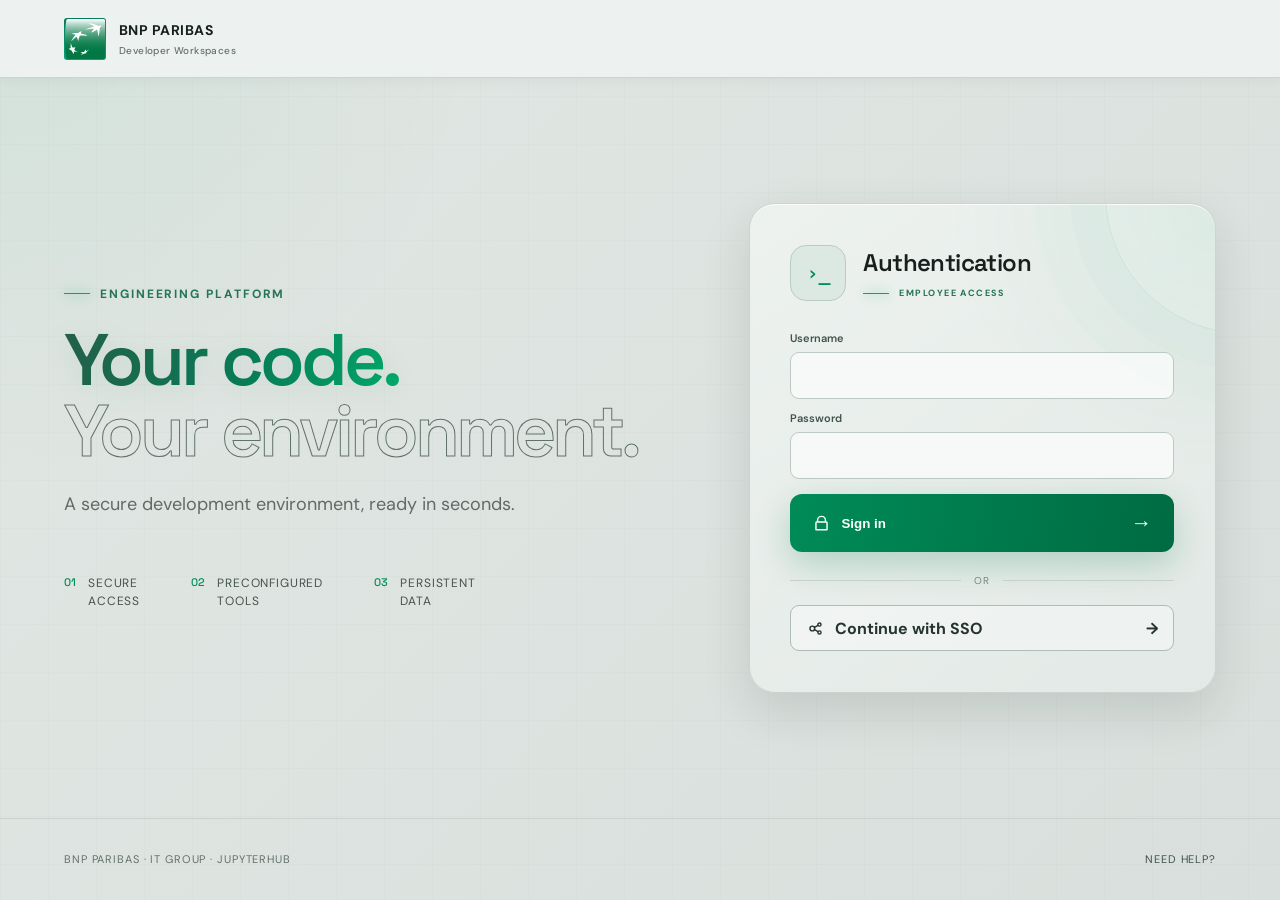
==== preview/login.html @ 2f8ab2b4 "first commit" ====
<!doctype html>
<html lang="en">
<head>
  <meta charset="utf-8"><meta name="viewport" content="width=device-width,initial-scale=1">
  <title>Sign in · BNP Paribas Developer Workspaces</title>
  <link rel="stylesheet" href="../theme/static/portal.css">
</head>
<body class="auth-page">
  <nav class="nebula-nav"><a class="nebula-brand" href="#"><img class="brand-logo" src="../theme/static/bnp-paribas-logo.svg" alt=""><span class="brand-copy"><strong>BNP PARIBAS</strong><small>Developer Workspaces</small></span></a></nav>
  <main class="auth-shell"><section class="auth-copy"><div class="eyebrow"><span></span> Engineering platform</div><h1><span class="headline-solid">Your code.</span><br><em>Your environment.</em></h1><p>A secure development environment, ready in seconds.</p><div class="feature-row"><div><strong>01</strong><span>Secure<br>access</span></div><div><strong>02</strong><span>Preconfigured<br>tools</span></div><div><strong>03</strong><span>Persistent<br>data</span></div></div></section><section class="auth-card-wrap"><div class="auth-card"><div class="card-orbit"></div><div class="auth-card-header"><div class="card-icon">›_</div><div><h2>Authentication</h2><div class="eyebrow compact"><span></span> Employee access</div></div></div><form class="ldap-form" action="index.html"><label for="username">Username</label><input id="username" name="username" autocomplete="username" required><label for="password">Password</label><input id="password" name="password" type="password" autocomplete="current-password" required><button class="primary-action auth-submit" type="submit"><span class="action-label"><svg viewBox="0 0 24 24" aria-hidden="true"><path d="M7 10V8a5 5 0 0 1 10 0v2m-11 0h12a1 1 0 0 1 1 1v9H5v-9a1 1 0 0 1 1-1Z"/></svg>Sign in</span><b>→</b></button></form><div class="auth-divider"><span>or</span></div><a class="secondary-action sso-action" href="index.html"><span class="action-label"><svg viewBox="0 0 24 24" aria-hidden="true"><circle cx="8" cy="12" r="3"/><circle cx="17" cy="7" r="2"/><circle cx="17" cy="17" r="2"/><path d="m10.7 10.7 4.5-2.6m-4.5 5.2 4.5 2.6"/></svg>Continue with SSO</span><b>→</b></a></div></section></main>
  <footer class="portal-footer"><span>BNP Paribas · IT Group · JupyterHub</span><a href="#">Need help?</a></footer>
  <script src="../theme/static/auth.js"></script>
</body>
</html>
---- theme/static/portal.css ----
@font-face {
  font-family: "DM Sans";
  font-style: normal;
  font-weight: 400;
  font-display: swap;
  src: url("./fonts/dm-sans-400.ttf") format("truetype");
}
@font-face {
  font-family: "DM Sans";
  font-style: normal;
  font-weight: 500;
  font-display: swap;
  src: url("./fonts/dm-sans-500.ttf") format("truetype");
}
@font-face {
  font-family: "DM Sans";
  font-style: normal;
  font-weight: 600;
  font-display: swap;
  src: url("./fonts/dm-sans-600.ttf") format("truetype");
}
@font-face {
  font-family: "DM Sans";
  font-style: normal;
  font-weight: 700;
  font-display: swap;
  src: url("./fonts/dm-sans-700.ttf") format("truetype");
}
@font-face {
  font-family: "Space Grotesk";
  font-style: normal;
  font-weight: 500;
  font-display: swap;
  src: url("./fonts/space-grotesk-500.ttf") format("truetype");
}
@font-face {
  font-family: "Space Grotesk";
  font-style: normal;
  font-weight: 600;
  font-display: swap;
  src: url("./fonts/space-grotesk-600.ttf") format("truetype");
}
@font-face {
  font-family: "Space Grotesk";
  font-style: normal;
  font-weight: 700;
  font-display: swap;
  src: url("./fonts/space-grotesk-700.ttf") format("truetype");
}

:root {
  --ink: #f7f7fb;
  --muted: #a6a8ba;
  --panel: rgba(22, 23, 36, .76);
  --line: rgba(255, 255, 255, .11);
  --green: #00a86b;
  --green-deep: #007a4d;
  --mint: #50d5a3;
  --gold: #d6b567;
  --lime: #72d6ab;
  --bg: #0b1512;
}

* { box-sizing: border-box; }
html, body { min-height: 100%; }
html, body { overflow-x: hidden; }
body {
  margin: 0;
  color: var(--ink);
  background:
    radial-gradient(circle at 13% 12%, rgba(0, 168, 107, .20), transparent 28rem),
    radial-gradient(circle at 92% 83%, rgba(80, 213, 163, .10), transparent 27rem),
    linear-gradient(135deg, #0b1512 0%, #101916 50%, #09100e 100%);
  font-family: "DM Sans", sans-serif;
}
body::before {
  content: ""; position: fixed; inset: 0; pointer-events: none; opacity: .18;
  background-image: linear-gradient(rgba(255,255,255,.025) 1px, transparent 1px), linear-gradient(90deg, rgba(255,255,255,.025) 1px, transparent 1px);
  background-size: 48px 48px;
}
a { color: inherit; }
.container { width: 100%; max-width: none; padding: 0; }
#main { min-height: calc(100vh - 78px); }
.nebula-nav { height: 78px; padding: 0 clamp(24px, 5vw, 76px); display: flex; align-items: center; justify-content: space-between; border-bottom: 1px solid var(--line); }
.nebula-brand { display: flex; align-items: center; gap: 13px; text-decoration: none; font: 600 17px "Space Grotesk"; letter-spacing: -.02em; }
.brand-mark { width: 42px; height: 34px; position: relative; display: inline-block; border-radius: 3px; background: linear-gradient(135deg, #00a86b, #008957); overflow: hidden; }
.brand-mark i { position: absolute; color: #fff; font: 8px/1 sans-serif; transform: rotate(-15deg); }
.brand-mark i:nth-child(1) { left: 7px; top: 7px; }.brand-mark i:nth-child(2) { left: 17px; top: 12px; }.brand-mark i:nth-child(3) { right: 6px; top: 6px; }.brand-mark i:nth-child(4) { right: 7px; bottom: 5px; }
.brand-copy { display: flex; flex-direction: column; line-height: 1; }.brand-copy strong { font: 700 14px "DM Sans"; letter-spacing: .035em; }.brand-copy small { margin-top: 5px; color: #9faea8; font: 500 10px "DM Sans"; letter-spacing: .04em; }
.brand-logo { width: 42px; height: 42px; display: block; object-fit: contain; border-radius: 3px; }
.nav-user { display: flex; align-items: center; gap: 11px; color: var(--muted); font-size: 14px; }.user-name { color: var(--ink); }.nav-link { margin-left: 12px; text-decoration: none; }.nav-link:hover { color: white; }
.status-dot { width: 8px; height: 8px; display: inline-block; border-radius: 50%; background: var(--lime); box-shadow: 0 0 0 5px rgba(201,245,100,.09), 0 0 15px rgba(201,245,100,.45); }
.auth-shell { width: min(1220px, 90vw); min-height: calc(100vh - 160px); margin: auto; display: grid; grid-template-columns: 1.12fr .88fr; align-items: center; gap: 7vw; padding: 70px 0; }
.eyebrow { color: #a8c4b9; display: flex; align-items: center; gap: 10px; font-size: 12px; font-weight: 700; letter-spacing: .16em; text-transform: uppercase; }.eyebrow span { display: inline-block; width: 26px; height: 1px; background: var(--green); box-shadow: 0 0 12px var(--green); }.eyebrow.compact { font-size: 10px; }
.auth-copy h1, .profile-header h1 { margin: 22px 0 22px; font: 600 clamp(48px, 5.7vw, 82px)/.98 "Space Grotesk"; letter-spacing: -.055em; }.auth-copy h1 em { color: transparent; font-style: normal; -webkit-text-stroke: 1px #9ab8ac; }.auth-copy > p { max-width: 540px; color: var(--muted); font-size: 18px; line-height: 1.7; }
.feature-row { display: flex; gap: clamp(28px, 4vw, 58px); margin-top: 56px; }.feature-row div { display: flex; gap: 12px; align-items: flex-start; }.feature-row strong { color: var(--mint); font: 500 11px "Space Grotesk"; }.feature-row span { color: #d3d2dc; font-size: 12px; line-height: 1.45; text-transform: uppercase; letter-spacing: .07em; }
.auth-card { position: relative; overflow: hidden; padding: clamp(34px, 4vw, 58px); border: 1px solid var(--line); border-radius: 26px; background: linear-gradient(145deg, rgba(31,31,47,.9), rgba(15,16,25,.84)); box-shadow: 0 32px 100px rgba(0,0,0,.42); backdrop-filter: blur(20px); }.card-orbit { position: absolute; width: 280px; height: 280px; border: 1px solid rgba(159,122,234,.12); border-radius: 50%; right: -170px; top: -150px; box-shadow: 0 0 0 35px rgba(159,122,234,.025), 0 0 0 70px rgba(159,122,234,.02); }.card-icon { display: grid; place-items: center; width: 56px; height: 56px; margin-bottom: 35px; border-radius: 16px; color: var(--lime); font: 600 20px monospace; background: #1c1d29; border: 1px solid var(--line); box-shadow: inset 0 1px rgba(255,255,255,.05); }.auth-card h2 { margin: 14px 0 10px; font: 600 37px "Space Grotesk"; letter-spacing: -.035em; }.auth-card > p { color: var(--muted); line-height: 1.6; }
.primary-action { width: 100%; min-height: 58px; margin-top: 25px; padding: 0 22px; display: flex; align-items: center; justify-content: space-between; border: 0; border-radius: 12px; color: #111019; background: linear-gradient(100deg, #b394f0, #8f72d8); text-decoration: none; font-weight: 700; cursor: pointer; box-shadow: 0 12px 34px rgba(136,101,211,.25); transition: transform .2s, filter .2s; }.primary-action:hover { color: #111019; filter: brightness(1.08); transform: translateY(-2px); }.primary-action b { font-size: 21px; }
.trust-note { display: flex; justify-content: center; align-items: center; gap: 8px; color: #858798; font-size: 11px; margin-top: 22px; }.shield { display: grid; place-items: center; width: 16px; height: 18px; color: var(--lime); border: 1px solid #515567; border-radius: 8px 8px 10px 10px; }
.portal-footer { height: 80px; display: flex; align-items: center; justify-content: space-between; padding: 0 clamp(24px, 5vw, 76px); border-top: 1px solid var(--line); color: #676979; font-size: 11px; text-transform: uppercase; letter-spacing: .08em; }.portal-footer a { color: #a6a8b8; text-decoration: none; }
.profile-shell { width: min(1180px, 90vw); margin: 0 auto; padding: 70px 0 80px; }.profile-header { max-width: 760px; }.profile-header h1 { font-size: clamp(42px, 5vw, 67px); margin-bottom: 17px; }.profile-header > p { color: var(--muted); font-size: 17px; }
.native-profile-control > label, .native-profile-control > select, #profile { position: absolute !important; width: 1px !important; height: 1px !important; overflow: hidden !important; clip: rect(0,0,0,0) !important; opacity: 0; }
.profile-grid { display: grid; grid-template-columns: repeat(3, 1fr); gap: 18px; margin-top: 48px; }.profile-card { min-height: 330px; position: relative; overflow: hidden; display: flex; flex-direction: column; align-items: flex-start; padding: 30px; border: 1px solid var(--line); border-radius: 20px; color: var(--ink); background: linear-gradient(145deg, rgba(27,28,42,.86), rgba(16,17,25,.8)); text-align: left; cursor: pointer; transition: transform .22s, border-color .22s, background .22s; }.profile-card:hover { transform: translateY(-5px); border-color: rgba(255,255,255,.25); }.profile-card.selected { border-color: var(--accent); background: linear-gradient(145deg, color-mix(in srgb, var(--accent) 10%, #1b1c2a), #101119 70%); box-shadow: 0 18px 65px color-mix(in srgb, var(--accent) 12%, transparent); }.tone-violet { --accent: var(--violet); }.tone-cyan { --accent: var(--cyan); }.tone-lime { --accent: var(--lime); }.profile-number { position: absolute; right: 25px; top: 22px; color: #5e6070; font: 500 12px "Space Grotesk"; }.selection-mark { position: absolute; right: 21px; bottom: 22px; display: grid; place-items: center; width: 25px; height: 25px; border: 1px solid #4e5060; border-radius: 50%; color: transparent; }.selected .selection-mark { color: #101119; background: var(--accent); border-color: var(--accent); }.profile-icon { display: grid; place-items: center; width: 57px; height: 57px; margin: 20px 0 32px; border: 1px solid color-mix(in srgb, var(--accent) 32%, transparent); border-radius: 15px; color: var(--accent); background: color-mix(in srgb, var(--accent) 8%, transparent); font: 600 21px monospace; }.profile-card > strong { font: 600 23px "Space Grotesk"; }.profile-description { min-height: 48px; margin: 10px 0 25px; color: var(--muted); font-size: 13px; line-height: 1.5; }.tag-list { display: flex; flex-wrap: wrap; gap: 7px; max-width: 88%; }.tag-list i { padding: 6px 9px; border: 1px solid var(--line); border-radius: 6px; color: #aaaebe; background: rgba(255,255,255,.025); font-style: normal; font-size: 10px; }
.launch-bar { margin-top: 25px; padding: 18px 20px 18px 25px; display: flex; align-items: center; justify-content: space-between; border: 1px solid var(--line); border-radius: 16px; background: rgba(20,21,31,.72); }.launch-bar > div { display: grid; grid-template-columns: 20px auto; align-items: center; }.launch-bar .status-dot { grid-row: 1 / 3; }.launch-bar strong { font-size: 13px; }.launch-bar small { color: #777989; font-size: 11px; margin-top: 2px; }.launch-button { width: auto; min-width: 260px; margin: 0; }
@media (max-width: 850px) { .auth-shell { grid-template-columns: 1fr; padding: 50px 0; }.auth-copy h1 { font-size: 52px; }.feature-row { margin-top: 35px; }.auth-card-wrap { max-width: 560px; width: 100%; }.profile-grid { grid-template-columns: 1fr; }.profile-card { min-height: 260px; }.launch-bar { align-items: stretch; gap: 18px; flex-direction: column; }.launch-button { width: 100%; }.nav-user .user-name { display: none; } }
@media (max-width: 540px) { .nebula-nav { height: 68px; }.nebula-brand { font-size: 14px; }.auth-copy h1 { font-size: 42px; }.feature-row { gap: 16px; flex-wrap: wrap; }.portal-footer { padding: 0 20px; }.portal-footer span { display: none; }.profile-shell { width: 88vw; padding-top: 48px; } }

/* BNP Paribas visual identity */
.auth-card { background: linear-gradient(145deg, rgba(24,40,34,.92), rgba(12,22,19,.86)); }
.card-orbit { border-color: rgba(0,168,107,.13); box-shadow: 0 0 0 35px rgba(0,168,107,.025), 0 0 0 70px rgba(0,168,107,.02); }
.primary-action { color: #fff; background: linear-gradient(100deg, #008b58, #006b43); box-shadow: 0 12px 34px rgba(0,120,76,.24); }
.primary-action:hover { color: #fff; }
.tone-green { --accent: var(--green); }
.tone-mint { --accent: var(--mint); }
.tone-blue { --accent: #5aa9e6; }
.tone-orange { --accent: #f0a35e; }
.tone-gold { --accent: var(--gold); }
@media (min-width: 851px) { .profile-grid { grid-template-columns: repeat(6, 1fr); }.profile-card { grid-column: span 2; }.profile-card:nth-child(4) { grid-column: 2 / span 2; }.profile-card:nth-child(5) { grid-column: 4 / span 2; } }

/* Dual SSO + LDAP authentication */
.auth-card { padding: clamp(30px, 3.2vw, 46px); }
.auth-card .card-icon { margin-bottom: 25px; }
.auth-card .primary-action { margin-top: 20px; }
.auth-divider { display: flex; align-items: center; gap: 13px; margin: 22px 0 18px; color: #76827d; font-size: 10px; text-transform: uppercase; letter-spacing: .08em; white-space: nowrap; }
.auth-divider::before, .auth-divider::after { content: ""; height: 1px; flex: 1; background: var(--line); }
.ldap-form { display: grid; grid-template-columns: 1fr 1fr; gap: 8px 12px; }
.ldap-form label { color: #aebbb6; font-size: 11px; font-weight: 600; }
.ldap-form input { width: 100%; height: 44px; padding: 0 13px; border: 1px solid rgba(255,255,255,.13); border-radius: 9px; outline: 0; color: var(--ink); background: rgba(4,13,10,.5); font: 500 14px "DM Sans"; }
.ldap-form input:focus { border-color: var(--green); box-shadow: 0 0 0 3px rgba(0,168,107,.11); }
.secondary-action { grid-column: 1 / -1; min-height: 46px; margin-top: 8px; padding: 0 15px; display: flex; justify-content: space-between; align-items: center; border: 1px solid rgba(80,213,163,.34); border-radius: 9px; color: #dce7e2; background: rgba(0,168,107,.07); font-weight: 700; cursor: pointer; }
.secondary-action:hover { border-color: var(--mint); background: rgba(0,168,107,.13); }
.auth-submit { grid-column: 1 / -1; margin-top: 8px !important; }
.sso-action { width: 100%; text-decoration: none; }
.sso-action:hover { color: #fff; text-decoration: none; }
.login-error { margin-bottom: 13px; padding: 9px 11px; border: 1px solid rgba(255,112,112,.3); border-radius: 8px; color: #ffc2c2; background: rgba(170,45,45,.12); font-size: 12px; }

/* Compact master/detail profile selector */
.profile-shell { width: min(1120px, 90vw); }
.profile-header h1 { font-size: clamp(40px, 4.2vw, 60px); }
.profile-picker { display: grid; grid-template-columns: minmax(330px, .85fr) minmax(430px, 1.15fr); gap: 20px; margin-top: 42px; }
.profile-list { display: flex; flex-direction: column; gap: 9px; }
.profile-row { --accent: var(--green); position: relative; min-height: 75px; display: grid; grid-template-columns: 45px 1fr 28px 18px; gap: 13px; align-items: center; padding: 12px 16px; border: 1px solid var(--line); border-radius: 13px; color: var(--ink); background: rgba(20,30,27,.72); text-align: left; cursor: pointer; transition: border-color .18s, background .18s, transform .18s; }
.profile-row:hover { transform: translateX(3px); border-color: rgba(255,255,255,.22); }
.profile-row.selected { border-color: color-mix(in srgb, var(--accent) 75%, white); background: color-mix(in srgb, var(--accent) 9%, rgba(20,30,27,.9)); box-shadow: inset 3px 0 var(--accent); }
.row-icon { width: 43px; height: 43px; display: grid; place-items: center; border: 1px solid color-mix(in srgb, var(--accent) 38%, transparent); border-radius: 10px; color: var(--accent); background: color-mix(in srgb, var(--accent) 8%, transparent); font: 700 13px "Space Grotesk"; }
.row-copy { min-width: 0; display: flex; flex-direction: column; gap: 5px; }.row-copy strong { font: 600 15px "Space Grotesk"; }.row-copy small { overflow: hidden; color: #848f8a; font-size: 10px; white-space: nowrap; text-overflow: ellipsis; }
.row-index { color: #59625e; font: 600 10px "Space Grotesk"; }.row-arrow { color: #64706b; font-size: 22px; }.selected .row-arrow { color: var(--accent); }
.profile-detail { --accent: var(--green); min-height: 410px; position: relative; overflow: hidden; padding: 32px 36px; border: 1px solid color-mix(in srgb, var(--accent) 32%, var(--line)); border-radius: 18px; background: radial-gradient(circle at 100% 0, color-mix(in srgb, var(--accent) 12%, transparent), transparent 45%), linear-gradient(145deg, rgba(24,36,32,.92), rgba(12,20,18,.9)); }
.profile-detail::after { content: ""; position: absolute; width: 190px; height: 190px; right: -115px; top: -105px; border: 1px solid color-mix(in srgb, var(--accent) 17%, transparent); border-radius: 50%; box-shadow: 0 0 0 28px color-mix(in srgb, var(--accent) 2.5%, transparent), 0 0 0 56px color-mix(in srgb, var(--accent) 1.5%, transparent); }
.detail-top { display: flex; justify-content: space-between; align-items: center; }.detail-label { color: #7f8c86; font-size: 10px; text-transform: uppercase; letter-spacing: .13em; }.detail-status { display: flex; align-items: center; gap: 7px; color: #9aada5; font-size: 10px; }.detail-status i { width: 6px; height: 6px; border-radius: 50%; background: var(--accent); box-shadow: 0 0 10px var(--accent); }
.detail-icon { width: 54px; height: 54px; margin-top: 37px; display: grid; place-items: center; border: 1px solid color-mix(in srgb, var(--accent) 38%, transparent); border-radius: 13px; color: var(--accent); background: color-mix(in srgb, var(--accent) 8%, transparent); font: 700 15px "Space Grotesk"; }.detail-category { margin: 26px 0 7px; color: var(--accent); font-size: 10px; font-weight: 700; text-transform: uppercase; letter-spacing: .12em; }.profile-detail h2 { margin: 0; font: 600 30px "Space Grotesk"; letter-spacing: -.03em; }.detail-description { min-height: 42px; margin: 10px 0 22px; color: #9aa7a1; font-size: 13px; line-height: 1.6; }.detail-tags { display: flex; flex-wrap: wrap; gap: 7px; }.detail-tags span { padding: 7px 10px; border: 1px solid var(--line); border-radius: 7px; color: #b2bdb8; background: rgba(255,255,255,.025); font-size: 10px; }.detail-note { position: absolute; left: 36px; right: 36px; bottom: 28px; display: flex; gap: 11px; align-items: center; padding-top: 17px; border-top: 1px solid var(--line); }.detail-note > span { width: 24px; height: 24px; display: grid; place-items: center; border-radius: 50%; color: #07110d; background: var(--accent); font-size: 11px; }.detail-note p { display: flex; flex-direction: column; margin: 0; }.detail-note strong { font-size: 11px; }.detail-note small { margin-top: 2px; color: #77827d; font-size: 10px; }
.detail-heading { display: flex; align-items: center; gap: 17px; margin-top: 36px; }
.detail-heading .detail-icon { flex: 0 0 54px; margin: 0; }
.detail-heading .detail-category { margin: 0 0 7px; }
.profile-detail .detail-tags { position: absolute; left: 36px; right: 36px; bottom: 91px; }
.profile-picker + .launch-bar { margin-top: 18px; }
@media (max-width: 850px) { .profile-picker { grid-template-columns: 1fr; }.profile-detail { min-height: 380px; }.ldap-form { grid-template-columns: 1fr; }.ldap-form .secondary-action { grid-column: 1; } }

/* Neutral surfaces: BNP green is reserved for actions and active states. */
body {
  background:
    radial-gradient(circle at 8% 8%, rgba(0,168,107,.075), transparent 25rem),
    radial-gradient(circle at 92% 85%, rgba(84,105,98,.08), transparent 28rem),
    linear-gradient(135deg, #111315 0%, #17191b 48%, #101214 100%);
}
.nebula-nav { background: rgba(15,17,18,.68); backdrop-filter: blur(16px); }
.auth-card {
  background: linear-gradient(145deg, rgba(31,34,35,.95), rgba(20,22,23,.92));
  box-shadow: 0 32px 100px rgba(0,0,0,.36);
}
.card-orbit { border-color: rgba(255,255,255,.07); box-shadow: 0 0 0 35px rgba(255,255,255,.014), 0 0 0 70px rgba(255,255,255,.009); }
.ldap-form input { background: rgba(7,8,9,.48); }
.secondary-action { background: rgba(255,255,255,.025); }
.secondary-action:hover { background: rgba(0,168,107,.07); }
.profile-list { gap: 11px; }
.profile-row {
  border-color: #3b4143;
  background: linear-gradient(100deg, #262a2c, #222628);
  box-shadow: 0 5px 16px rgba(0,0,0,.16), inset 0 1px rgba(255,255,255,.025);
}
.profile-row:hover {
  border-color: #68716e;
  background: linear-gradient(100deg, #2d3234, #272b2d);
}
.profile-row.selected {
  border-color: color-mix(in srgb, var(--accent) 82%, white);
  background: linear-gradient(100deg, color-mix(in srgb, var(--accent) 18%, #272b2c), #222a27 65%);
  box-shadow: inset 4px 0 var(--accent), 0 8px 24px rgba(0,0,0,.24), 0 0 0 1px color-mix(in srgb, var(--accent) 16%, transparent);
}
.row-copy strong { color: #f7faf8; font-weight: 700; }
.row-copy small { color: #b2bbb7; }
.row-index { color: #929b97; }
.row-arrow { color: #a2aaa6; }
.row-icon { background: #1a211f; border-color: color-mix(in srgb, var(--accent) 58%, #46504c); color: color-mix(in srgb, var(--accent) 82%, white); }
.profile-row.selected .row-copy strong { color: #fff; }
.profile-row.selected .row-copy small { color: #d0d8d4; }
.profile-row.selected .row-index { color: color-mix(in srgb, var(--accent) 65%, white); }
.profile-detail {
  border-color: #43494b;
  background:
    radial-gradient(circle at 100% 0, color-mix(in srgb, var(--accent) 6%, transparent), transparent 42%),
    linear-gradient(145deg, #242829, #1c1f20);
  box-shadow: 0 12px 35px rgba(0,0,0,.22), inset 0 1px rgba(255,255,255,.025);
}

/* Light corporate workspace selector */
body.profile-page {
  --ink: #17201c;
  --muted: #68736e;
  --line: #d9dfdc;
  color: var(--ink);
  background:
    radial-gradient(circle at 0 0, rgba(0,150,95,.055), transparent 30rem),
    linear-gradient(135deg, #e1e7e3, #d9dfdc);
}
body.profile-page::before { opacity: .55; background-image: linear-gradient(rgba(25,45,36,.025) 1px, transparent 1px), linear-gradient(90deg, rgba(25,45,36,.025) 1px, transparent 1px); }
.profile-page .nebula-nav { border-color: #ccd4cf; background: rgba(238,242,240,.96); box-shadow: 0 1px 14px rgba(20,35,29,.055); }
.profile-page .brand-copy strong { color: #17201c; }.profile-page .brand-copy small { color: #66716c; }
.profile-page .nav-user { color: #64706a; }.profile-page .nav-user .user-name { color: #1c2822; }.profile-page .nav-link { color: #53605a; }
.profile-page .profile-header .eyebrow { color: #247455; }
.profile-page .profile-header h1 { color: #16221c; }
.profile-page .profile-header > p { color: #65716b; }
.profile-page .profile-row {
  border-color: #d8dfdb;
  color: #19241f;
  background: #eef2f0;
  box-shadow: 0 5px 18px rgba(26,45,36,.055), inset 0 1px rgba(255,255,255,.8);
}
.profile-page .profile-row:hover { border-color: #9eaaa4; background: #fafbfa; box-shadow: 0 8px 24px rgba(26,45,36,.09); }
.profile-page .profile-row.selected {
  border-color: #00a86b;
  background: linear-gradient(100deg, #e7f7ef, #f4fbf7 68%);
  box-shadow: inset 4px 0 #00a86b, 0 9px 25px rgba(0,120,76,.11);
}
.profile-page .row-icon { border-color: #c4d2cb; color: #008e59; background: #f0f6f3; }
.profile-page .profile-row.selected .row-icon { border-color: #54bb8f; color: #007d4e; background: #d8f1e5; }
.profile-page .row-copy strong, .profile-page .profile-row.selected .row-copy strong { color: #18231e; }
.profile-page .row-copy small { color: #6c7872; }.profile-page .profile-row.selected .row-copy small { color: #3f6253; }
.profile-page .row-index { color: #929d98; }.profile-page .profile-row.selected .row-index { color: #008b57; }
.profile-page .row-arrow { color: #7c8882; }.profile-page .selected .row-arrow { color: #008e59; }
.profile-page .profile-detail {
  --ink: #17201c;
  --muted: #68736e;
  border-color: #d2dad6;
  color: #17201c;
  background:
    radial-gradient(circle at 100% 0, rgba(0,168,107,.055), transparent 42%),
    linear-gradient(145deg, #edf2ef, #e3e9e6);
  box-shadow: 0 14px 38px rgba(26,45,36,.09), inset 0 1px #fff;
}
.profile-page .profile-detail::after { border-color: rgba(0,142,89,.1); box-shadow: 0 0 0 28px rgba(0,142,89,.018), 0 0 0 56px rgba(0,142,89,.01); }
.profile-page .profile-detail h2 { color: #18231e; }
.profile-page .detail-description { color: #66736d; }
.profile-page .detail-label, .profile-page .detail-status { color: #738079; }
.profile-page .detail-tags span { border-color: #d7dedb; color: #52605a; background: #f3f6f4; }
.profile-page .detail-note { border-color: #dce2df; }.profile-page .detail-note strong { color: #1c2822; }.profile-page .detail-note small { color: #75817b; }
.profile-page .launch-bar { border-color: #cbd4cf; color: #17201c; background: #edf1ef; box-shadow: 0 6px 22px rgba(26,45,36,.065); }
.profile-page .profile-shell { padding-top: 48px; }
.profile-page .profile-picker { margin-top: 25px; }
.profile-picker > *, .auth-shell > * { min-width: 0; }

/* Authentication page aligned with the light workspace theme. */
body.auth-page {
  --ink: #17201c;
  --muted: #68736e;
  --line: #ccd5d0;
  color: var(--ink);
  background:
    radial-gradient(circle at 0 0, rgba(0,150,95,.065), transparent 30rem),
    linear-gradient(135deg, #e1e7e3, #d9dfdc);
}
body.auth-page::before { opacity: .55; background-image: linear-gradient(rgba(25,45,36,.025) 1px, transparent 1px), linear-gradient(90deg, rgba(25,45,36,.025) 1px, transparent 1px); }
.auth-page .nebula-nav { border-color: #ccd4cf; background: rgba(238,242,240,.96); box-shadow: 0 1px 14px rgba(20,35,29,.055); }
.auth-page .brand-copy strong { color: #17201c; }.auth-page .brand-copy small { color: #66716c; }
.auth-page .auth-copy .eyebrow { color: #247455; }
.auth-page .auth-copy h1 { color: #245f4a; }
.auth-page .auth-copy .headline-solid {
  color: transparent;
  background: linear-gradient(100deg, #245f4a 0%, #087b56 55%, #00a86b 100%);
  -webkit-background-clip: text;
  background-clip: text;
  filter: drop-shadow(0 5px 13px rgba(0,100,63,.09));
}
.auth-page .auth-copy h1 em { -webkit-text-stroke-color: #60736a; }
.auth-page .auth-copy > p { color: #5f6c66; }
.auth-page .feature-row span { color: #44534c; }.auth-page .feature-row strong { color: #008e59; }
.auth-page .auth-card {
  border-color: #cbd4cf;
  color: #17201c;
  background:
    radial-gradient(circle at 100% 0, rgba(0,168,107,.055), transparent 40%),
    linear-gradient(145deg, #edf2ef, #e3e9e6);
  box-shadow: 0 18px 48px rgba(26,45,36,.13), inset 0 1px rgba(255,255,255,.8);
}
.auth-page .card-orbit { border-color: rgba(0,142,89,.1); box-shadow: 0 0 0 35px rgba(0,142,89,.018), 0 0 0 70px rgba(0,142,89,.01); }
.auth-page .card-icon { color: #008e59; border-color: #b9ccc2; background: #dce9e2; }
.auth-page .auth-card-header { position: relative; z-index: 1; display: flex; align-items: center; gap: 17px; }
.auth-page .auth-card-header .card-icon { flex: 0 0 56px; margin: 0; }
.auth-page .auth-card-header h2 { margin: 0 0 9px; color: #17201c; font: 600 24px "Space Grotesk"; letter-spacing: -.025em; }
.auth-page .auth-card-header .eyebrow { font-size: 9px; }
.auth-page .auth-card .eyebrow { color: #247455; }.auth-page .auth-card h2 { color: #17201c; }.auth-page .auth-card > p { color: #5e6c65; }
.auth-page .ldap-form { grid-template-columns: 1fr; gap: 7px; }
.auth-page .auth-card > .ldap-form { margin-top: 25px; }
.auth-page .ldap-form label { color: #43524b; margin-top: 5px; }
.auth-page .ldap-form input { height: 47px; border-color: #bfc9c4; color: #18231e; background: #f7f9f8; }
.auth-page .ldap-form input:focus { border-color: #00a86b; background: #fff; }
.auth-page .auth-submit { grid-column: 1; }
.auth-page .auth-divider { color: #77847e; }.auth-page .auth-divider::before, .auth-page .auth-divider::after { background: #c8d0cc; }
.auth-page .sso-action { border-color: #aebdb6; color: #26342d; background: rgba(255,255,255,.35); }
.auth-page .sso-action:hover { color: #17201c; border-color: #6b8378; background: rgba(255,255,255,.58); }
.action-label { display: inline-flex; align-items: center; gap: 10px; }
.action-label svg { width: 19px; height: 19px; fill: none; stroke: currentColor; stroke-width: 1.8; stroke-linecap: round; stroke-linejoin: round; }
.auth-page .trust-note { color: #64716b; }.auth-page .shield { border-color: #96aaa0; }
.auth-page .portal-footer { border-color: #cbd3cf; color: #64716b; }.auth-page .portal-footer a { color: #405149; }

@media (min-width: 851px) and (max-width: 1100px) {
  .auth-shell { width: 92vw; gap: 4vw; }
  .auth-copy h1 { font-size: clamp(45px, 5.3vw, 64px); }
  .auth-card { padding: 34px; }
  .profile-shell { width: 92vw; }
  .profile-picker { grid-template-columns: minmax(320px, .82fr) minmax(390px, 1.18fr); }
}

@media (max-width: 850px) {
  .auth-shell { width: min(92vw, 650px); gap: 42px; align-items: start; }
  .auth-copy h1 { font-size: clamp(42px, 9vw, 60px); }
  .auth-card-wrap { margin: 0 auto; }
  .profile-page .profile-shell { width: min(92vw, 680px); }
  .profile-picker { gap: 16px; }
  .profile-detail { min-height: 390px; }
}

@media (max-width: 540px) {
  .nebula-nav { padding: 0 16px; }
  .brand-logo { width: 38px; height: 38px; }
  .brand-copy strong { font-size: 12px; }.brand-copy small { font-size: 8px; }
  .auth-shell { width: 92vw; padding: 36px 0 48px; }
  .auth-copy h1 { font-size: clamp(36px, 11vw, 48px); }
  .auth-copy > p { font-size: 15px; }
  .feature-row { display: grid; grid-template-columns: repeat(3, 1fr); gap: 10px; }
  .feature-row div { gap: 7px; }.feature-row span { font-size: 9px; }
  .auth-card { padding: 26px 24px; border-radius: 20px; }
  .auth-page .auth-card-header h2 { font-size: 21px; }
  .profile-page .profile-shell { width: 94vw; padding: 36px 0 48px; }
  .profile-row { grid-template-columns: 43px minmax(0, 1fr) 22px 12px; gap: 10px; padding: 11px 13px; }
  .row-copy strong { font-size: 14px; }.row-copy small { font-size: 9px; }
  .profile-detail { min-height: 390px; padding: 27px 24px; }
  .detail-heading { margin-top: 30px; }
  .profile-detail .detail-tags { left: 24px; right: 24px; bottom: 92px; }
  .detail-note { left: 24px; right: 24px; }
  .launch-bar { padding: 17px; }
  .launch-button { min-width: 0; }
}
.profile-page .launch-bar small { color: #75807b; }
.launch-bar { background: rgba(25,28,29,.9); }
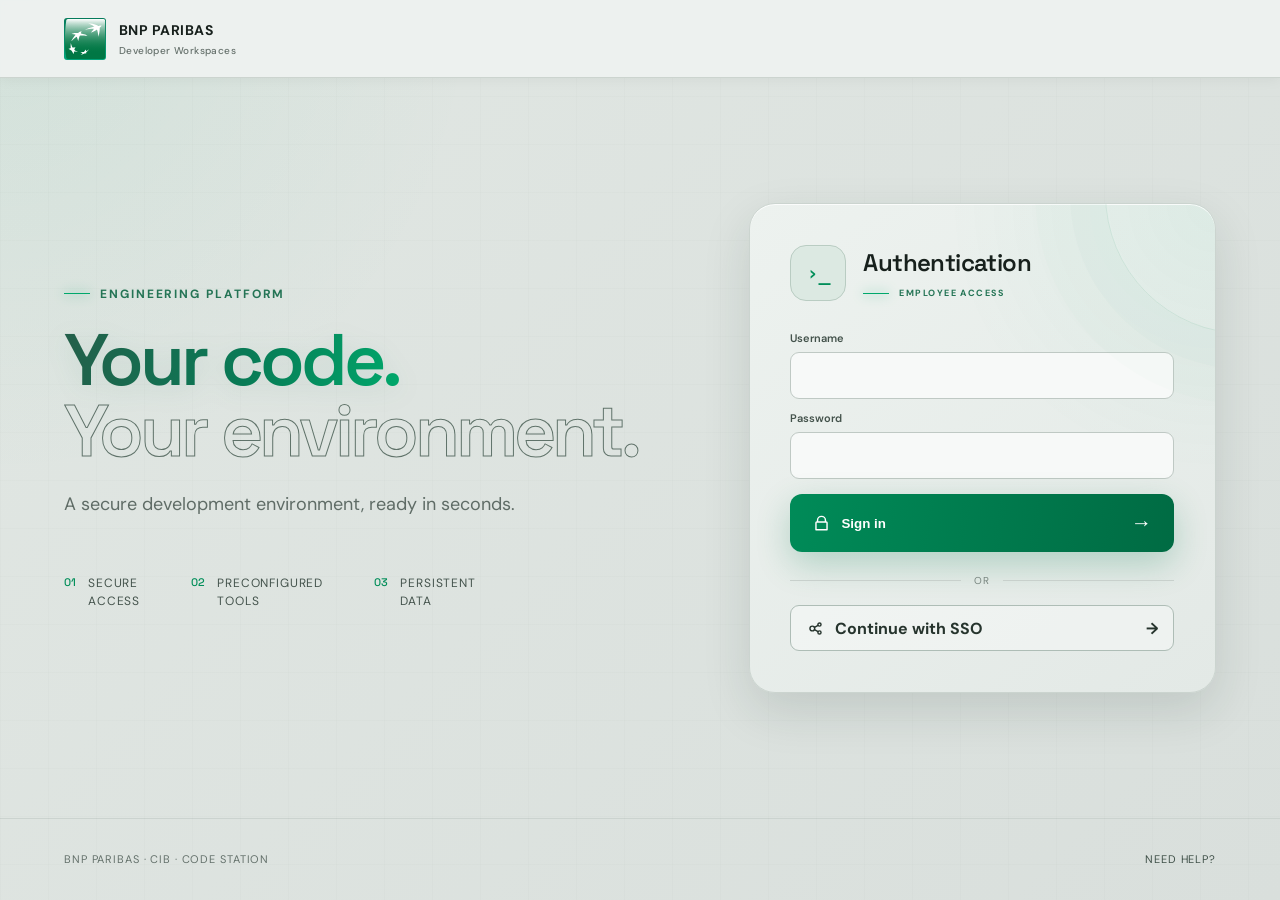
==== commit bf280801: "feat: improve login preview" ====
--- a/preview/login.html
+++ b/preview/login.html
@@ -8,7 +8,7 @@
 <body class="auth-page">
   <nav class="nebula-nav"><a class="nebula-brand" href="#"><img class="brand-logo" src="../theme/static/bnp-paribas-logo.svg" alt=""><span class="brand-copy"><strong>BNP PARIBAS</strong><small>Developer Workspaces</small></span></a></nav>
   <main class="auth-shell"><section class="auth-copy"><div class="eyebrow"><span></span> Engineering platform</div><h1><span class="headline-solid">Your code.</span><br><em>Your environment.</em></h1><p>A secure development environment, ready in seconds.</p><div class="feature-row"><div><strong>01</strong><span>Secure<br>access</span></div><div><strong>02</strong><span>Preconfigured<br>tools</span></div><div><strong>03</strong><span>Persistent<br>data</span></div></div></section><section class="auth-card-wrap"><div class="auth-card"><div class="card-orbit"></div><div class="auth-card-header"><div class="card-icon">›_</div><div><h2>Authentication</h2><div class="eyebrow compact"><span></span> Employee access</div></div></div><form class="ldap-form" action="index.html"><label for="username">Username</label><input id="username" name="username" autocomplete="username" required><label for="password">Password</label><input id="password" name="password" type="password" autocomplete="current-password" required><button class="primary-action auth-submit" type="submit"><span class="action-label"><svg viewBox="0 0 24 24" aria-hidden="true"><path d="M7 10V8a5 5 0 0 1 10 0v2m-11 0h12a1 1 0 0 1 1 1v9H5v-9a1 1 0 0 1 1-1Z"/></svg>Sign in</span><b>→</b></button></form><div class="auth-divider"><span>or</span></div><a class="secondary-action sso-action" href="index.html"><span class="action-label"><svg viewBox="0 0 24 24" aria-hidden="true"><circle cx="8" cy="12" r="3"/><circle cx="17" cy="7" r="2"/><circle cx="17" cy="17" r="2"/><path d="m10.7 10.7 4.5-2.6m-4.5 5.2 4.5 2.6"/></svg>Continue with SSO</span><b>→</b></a></div></section></main>
-  <footer class="portal-footer"><span>BNP Paribas · IT Group · JupyterHub</span><a href="#">Need help?</a></footer>
+  <footer class="portal-footer"><span>BNP Paribas · CIB · Code Station</span><a href="#">Need help?</a></footer>
   <script src="../theme/static/auth.js"></script>
 </body>
 </html>
--- a/theme/static/portal.css
+++ b/theme/static/portal.css
@@ -99,7 +99,7 @@
 .trust-note { display: flex; justify-content: center; align-items: center; gap: 8px; color: #858798; font-size: 11px; margin-top: 22px; }.shield { display: grid; place-items: center; width: 16px; height: 18px; color: var(--lime); border: 1px solid #515567; border-radius: 8px 8px 10px 10px; }
 .portal-footer { height: 80px; display: flex; align-items: center; justify-content: space-between; padding: 0 clamp(24px, 5vw, 76px); border-top: 1px solid var(--line); color: #676979; font-size: 11px; text-transform: uppercase; letter-spacing: .08em; }.portal-footer a { color: #a6a8b8; text-decoration: none; }
 .profile-shell { width: min(1180px, 90vw); margin: 0 auto; padding: 70px 0 80px; }.profile-header { max-width: 760px; }.profile-header h1 { font-size: clamp(42px, 5vw, 67px); margin-bottom: 17px; }.profile-header > p { color: var(--muted); font-size: 17px; }
-.native-profile-control > label, .native-profile-control > select, #profile { position: absolute !important; width: 1px !important; height: 1px !important; overflow: hidden !important; clip: rect(0,0,0,0) !important; opacity: 0; }
+.native-profile-control { position: absolute !important; width: 1px !important; height: 1px !important; overflow: hidden !important; clip: rect(0,0,0,0) !important; clip-path: inset(50%) !important; white-space: nowrap !important; }
 .profile-grid { display: grid; grid-template-columns: repeat(3, 1fr); gap: 18px; margin-top: 48px; }.profile-card { min-height: 330px; position: relative; overflow: hidden; display: flex; flex-direction: column; align-items: flex-start; padding: 30px; border: 1px solid var(--line); border-radius: 20px; color: var(--ink); background: linear-gradient(145deg, rgba(27,28,42,.86), rgba(16,17,25,.8)); text-align: left; cursor: pointer; transition: transform .22s, border-color .22s, background .22s; }.profile-card:hover { transform: translateY(-5px); border-color: rgba(255,255,255,.25); }.profile-card.selected { border-color: var(--accent); background: linear-gradient(145deg, color-mix(in srgb, var(--accent) 10%, #1b1c2a), #101119 70%); box-shadow: 0 18px 65px color-mix(in srgb, var(--accent) 12%, transparent); }.tone-violet { --accent: var(--violet); }.tone-cyan { --accent: var(--cyan); }.tone-lime { --accent: var(--lime); }.profile-number { position: absolute; right: 25px; top: 22px; color: #5e6070; font: 500 12px "Space Grotesk"; }.selection-mark { position: absolute; right: 21px; bottom: 22px; display: grid; place-items: center; width: 25px; height: 25px; border: 1px solid #4e5060; border-radius: 50%; color: transparent; }.selected .selection-mark { color: #101119; background: var(--accent); border-color: var(--accent); }.profile-icon { display: grid; place-items: center; width: 57px; height: 57px; margin: 20px 0 32px; border: 1px solid color-mix(in srgb, var(--accent) 32%, transparent); border-radius: 15px; color: var(--accent); background: color-mix(in srgb, var(--accent) 8%, transparent); font: 600 21px monospace; }.profile-card > strong { font: 600 23px "Space Grotesk"; }.profile-description { min-height: 48px; margin: 10px 0 25px; color: var(--muted); font-size: 13px; line-height: 1.5; }.tag-list { display: flex; flex-wrap: wrap; gap: 7px; max-width: 88%; }.tag-list i { padding: 6px 9px; border: 1px solid var(--line); border-radius: 6px; color: #aaaebe; background: rgba(255,255,255,.025); font-style: normal; font-size: 10px; }
 .launch-bar { margin-top: 25px; padding: 18px 20px 18px 25px; display: flex; align-items: center; justify-content: space-between; border: 1px solid var(--line); border-radius: 16px; background: rgba(20,21,31,.72); }.launch-bar > div { display: grid; grid-template-columns: 20px auto; align-items: center; }.launch-bar .status-dot { grid-row: 1 / 3; }.launch-bar strong { font-size: 13px; }.launch-bar small { color: #777989; font-size: 11px; margin-top: 2px; }.launch-button { width: auto; min-width: 260px; margin: 0; }
 @media (max-width: 850px) { .auth-shell { grid-template-columns: 1fr; padding: 50px 0; }.auth-copy h1 { font-size: 52px; }.feature-row { margin-top: 35px; }.auth-card-wrap { max-width: 560px; width: 100%; }.profile-grid { grid-template-columns: 1fr; }.profile-card { min-height: 260px; }.launch-bar { align-items: stretch; gap: 18px; flex-direction: column; }.launch-button { width: 100%; }.nav-user .user-name { display: none; } }
@@ -132,7 +132,11 @@
 .auth-submit { grid-column: 1 / -1; margin-top: 8px !important; }
 .sso-action { width: 100%; text-decoration: none; }
 .sso-action:hover { color: #fff; text-decoration: none; }
-.login-error { margin-bottom: 13px; padding: 9px 11px; border: 1px solid rgba(255,112,112,.3); border-radius: 8px; color: #ffc2c2; background: rgba(170,45,45,.12); font-size: 12px; }
+.login-error { margin: 20px 0 0; padding: 12px 14px; display: flex; align-items: flex-start; gap: 11px; border: 1px solid rgba(255,112,112,.3); border-radius: 10px; color: #ffc2c2; background: rgba(170,45,45,.12); font-size: 12px; }
+.login-error svg { flex: 0 0 20px; width: 20px; height: 20px; fill: none; stroke: currentColor; stroke-width: 1.8; stroke-linecap: round; stroke-linejoin: round; }
+.login-error div { display: flex; flex-direction: column; gap: 2px; }
+.login-error strong { font-size: 12px; line-height: 1.35; }
+.login-error span { line-height: 1.45; }
 
 /* Compact master/detail profile selector */
 .profile-shell { width: min(1120px, 90vw); }
@@ -158,12 +162,15 @@
 
 /* Neutral surfaces: BNP green is reserved for actions and active states. */
 body {
-  background:
-    radial-gradient(circle at 8% 8%, rgba(0,168,107,.075), transparent 25rem),
-    radial-gradient(circle at 92% 85%, rgba(84,105,98,.08), transparent 28rem),
-    linear-gradient(135deg, #111315 0%, #17191b 48%, #101214 100%);
-}
-.nebula-nav { background: rgba(15,17,18,.68); backdrop-filter: blur(16px); }
+  --ink: #17201c;
+  --muted: #68736e;
+  --line: #d9dfdc;
+  color: var(--ink);
+  background: radial-gradient(circle at 0 0, rgba(0,150,95,.055), transparent 30rem), linear-gradient(135deg, #e1e7e3, #d9dfdc);
+}
+.nebula-nav { border-color: #ccd4cf; background: rgba(238,242,240,.96); box-shadow: 0 1px 14px rgba(20,35,29,.055); backdrop-filter: blur(16px); }
+.brand-copy strong { color: #17201c; }.brand-copy small { color: #66716c; }
+.nav-user { color: #64706a; }.nav-user .user-name { color: #1c2822; }.nav-link { color: #53605a; }
 .auth-card {
   background: linear-gradient(145deg, rgba(31,34,35,.95), rgba(20,22,23,.92));
   box-shadow: 0 32px 100px rgba(0,0,0,.36);
@@ -299,6 +306,9 @@
 .auth-page .auth-card-header h2 { margin: 0 0 9px; color: #17201c; font: 600 24px "Space Grotesk"; letter-spacing: -.025em; }
 .auth-page .auth-card-header .eyebrow { font-size: 9px; }
 .auth-page .auth-card .eyebrow { color: #247455; }.auth-page .auth-card h2 { color: #17201c; }.auth-page .auth-card > p { color: #5e6c65; }
+.auth-page .login-error { border-color: #e2a8a4; color: #7c2522; background: #f9e8e6; box-shadow: inset 3px 0 #c94b45; }
+.auth-page .login-error strong { color: #6f1f1c; }
+.auth-page .login-error span { color: #8a3b37; }
 .auth-page .ldap-form { grid-template-columns: 1fr; gap: 7px; }
 .auth-page .auth-card > .ldap-form { margin-top: 25px; }
 .auth-page .ldap-form label { color: #43524b; margin-top: 5px; }
@@ -354,3 +364,58 @@
 .profile-page .launch-bar small { color: #75807b; }
 .launch-bar { background: rgba(25,28,29,.9); }
 
+/* Native JupyterHub spawn progress and error pages. */
+body > .container, body > .error {
+  width: min(920px, 92vw);
+  margin: clamp(48px, 9vh, 100px) auto;
+  padding: clamp(28px, 5vw, 54px);
+  border: 1px solid #cbd4cf;
+  border-radius: 22px;
+  color: #17201c;
+  background: rgba(244,247,245,.94);
+  box-shadow: 0 18px 48px rgba(26,45,36,.12), inset 0 1px #fff;
+}
+body > .container p, body > .error p { color: #5f6c66; }
+body > .error h1 { margin-top: 0; color: #245f4a; font: 600 clamp(32px, 5vw, 52px) "Space Grotesk"; }
+
+/* Code Station 404. */
+.lost-station-shell { min-height: calc(100vh - 86px); display: grid; place-items: center; padding: 48px 24px; }
+.lost-station { width: min(620px, 100%); text-align: center; }
+.lost-code { color: rgba(23, 116, 84, .12); font: 600 clamp(92px, 20vw, 160px)/.75 "Space Grotesk"; letter-spacing: -.07em; }
+.station-line { position: relative; width: 112px; height: 2px; margin: 33px auto 24px; background: #9dbeb1; }
+.station-line::before, .station-line::after, .station-line span { content: ""; position: absolute; top: 50%; width: 9px; height: 9px; border: 2px solid #4d8b73; border-radius: 50%; background: #edf2ef; transform: translate(-50%, -50%); }
+.station-line::before { left: 0; }
+.station-line span { left: 50%; width: 13px; height: 13px; border-color: #177454; background: #177454; box-shadow: 0 0 0 5px rgba(23, 116, 84, .11); }
+.station-line::after { left: 100%; }
+.lost-label { margin: 0 0 12px; color: #177454; font: 700 11px/1 "Space Grotesk"; letter-spacing: .13em; text-transform: uppercase; }
+.lost-station h1 { margin: 0; color: #173e31; font: 600 clamp(34px, 6vw, 52px)/1.08 "Space Grotesk"; letter-spacing: -.045em; }
+.lost-description { max-width: 470px; margin: 18px auto 0; color: #68756f; font-size: 15px; line-height: 1.65; }
+@media (max-width: 560px) {
+  .lost-station-shell { padding: 34px 16px; }
+  .lost-description { font-size: 14px; }
+}
+.progress { height: 12px; margin: 28px 0 18px; border-radius: 999px; background: #d5ddd9; box-shadow: inset 0 1px 3px rgba(20,35,29,.12); }
+.progress-bar { background: linear-gradient(90deg, #007a4d, #00a86b); }
+.progress-bar.progress-bar-danger { background: linear-gradient(90deg, #a93f3a, #d85d56); }
+#progress-message { color: #245f4a; font-weight: 700; }
+#progress-details { margin-top: 28px; color: #43524b; }
+#progress-details summary { min-height: 46px; padding: 0 16px; display: flex; align-items: center; gap: 10px; cursor: pointer; list-style: none; border: 1px solid #cbd4cf; border-radius: 12px; color: #26362f; background: #edf2ef; font-weight: 700; }
+#progress-details summary::-webkit-details-marker { display: none; }
+#progress-details summary::after { content: "+"; margin-left: 4px; color: #718079; font: 500 18px "Space Grotesk"; }
+#progress-details[open] summary { border-radius: 12px 12px 0 0; }
+#progress-details[open] summary::after { content: "−"; }
+.terminal-prompt { display: grid; place-items: center; width: 28px; height: 28px; border-radius: 7px; color: #007a4d; background: #d9ebe2; font: 700 12px "Space Grotesk"; }
+.terminal-live { margin-left: auto; display: inline-flex; align-items: center; gap: 7px; color: #627169; font: 700 9px "DM Sans"; letter-spacing: .09em; text-transform: uppercase; }
+.terminal-live i { width: 7px; height: 7px; border-radius: 50%; background: #00a86b; box-shadow: 0 0 0 4px rgba(0,168,107,.1), 0 0 10px rgba(0,168,107,.55); }
+.terminal-window { overflow: hidden; border: 1px solid #242d2a; border-top: 0; border-radius: 0 0 14px 14px; background: #101714; box-shadow: 0 14px 30px rgba(16,28,23,.18); }
+.terminal-toolbar { height: 34px; padding: 0 13px; display: grid; grid-template-columns: 1fr auto 1fr; align-items: center; border-bottom: 1px solid #26332e; color: #708079; background: #17201c; font: 600 9px "DM Sans"; letter-spacing: .08em; text-transform: uppercase; }
+.terminal-toolbar > :last-child { justify-self: end; }
+.terminal-dots { display: flex; gap: 5px; }.terminal-dots i { width: 7px; height: 7px; border-radius: 50%; background: #47534e; }.terminal-dots i:first-child { background: #c65d57; }.terminal-dots i:nth-child(2) { background: #d5a84f; }.terminal-dots i:last-child { background: #4eaf78; }
+#progress-log { min-height: 118px; max-height: 260px; margin: 0; overflow: auto; padding: 0; color: #c5d2cc; background: radial-gradient(circle at 100% 0, rgba(0,168,107,.07), transparent 18rem), #101714; font: 500 12px/1.55 "Space Grotesk", Consolas, monospace; scrollbar-color: #3b4b44 #101714; }
+.progress-log-event { min-height: 36px; padding: 8px 15px; display: grid; grid-template-columns: 72px 58px 12px minmax(0,1fr); align-items: start; gap: 8px; border: 0 !important; }
+.progress-log-event:nth-child(even) { background: rgba(255,255,255,.012); }.progress-log-event:hover { background: rgba(255,255,255,.025); }
+.progress-log-event time { color: #82928b; font-variant-numeric: tabular-nums; }.terminal-elapsed { color: #586a62; font-variant-numeric: tabular-nums; }.terminal-chevron { color: #31c887; font-weight: 700; }.terminal-message { min-width: 0; overflow-wrap: anywhere; color: #d7e1dc; }.progress-log-event.state-success .terminal-chevron, .progress-log-event.state-success .terminal-message { color: #73dba8; }.progress-log-event.state-error .terminal-chevron, .progress-log-event.state-error .terminal-message { color: #f18b84; }
+.has-error .terminal-live { color: #9b4843; }.has-error .terminal-live i { background: #d85d56; box-shadow: 0 0 0 4px rgba(216,93,86,.1), 0 0 10px rgba(216,93,86,.45); }
+.spawn-title { margin: 0 0 7px; color: #213029 !important; font: 600 25px "Space Grotesk"; }
+@media (max-width: 620px) { .progress-log-event { grid-template-columns: 64px 12px minmax(0,1fr); gap: 7px; }.terminal-elapsed { display: none; }.terminal-toolbar { grid-template-columns: 1fr 1fr; }.terminal-toolbar > :nth-child(2) { display: none; } }
+
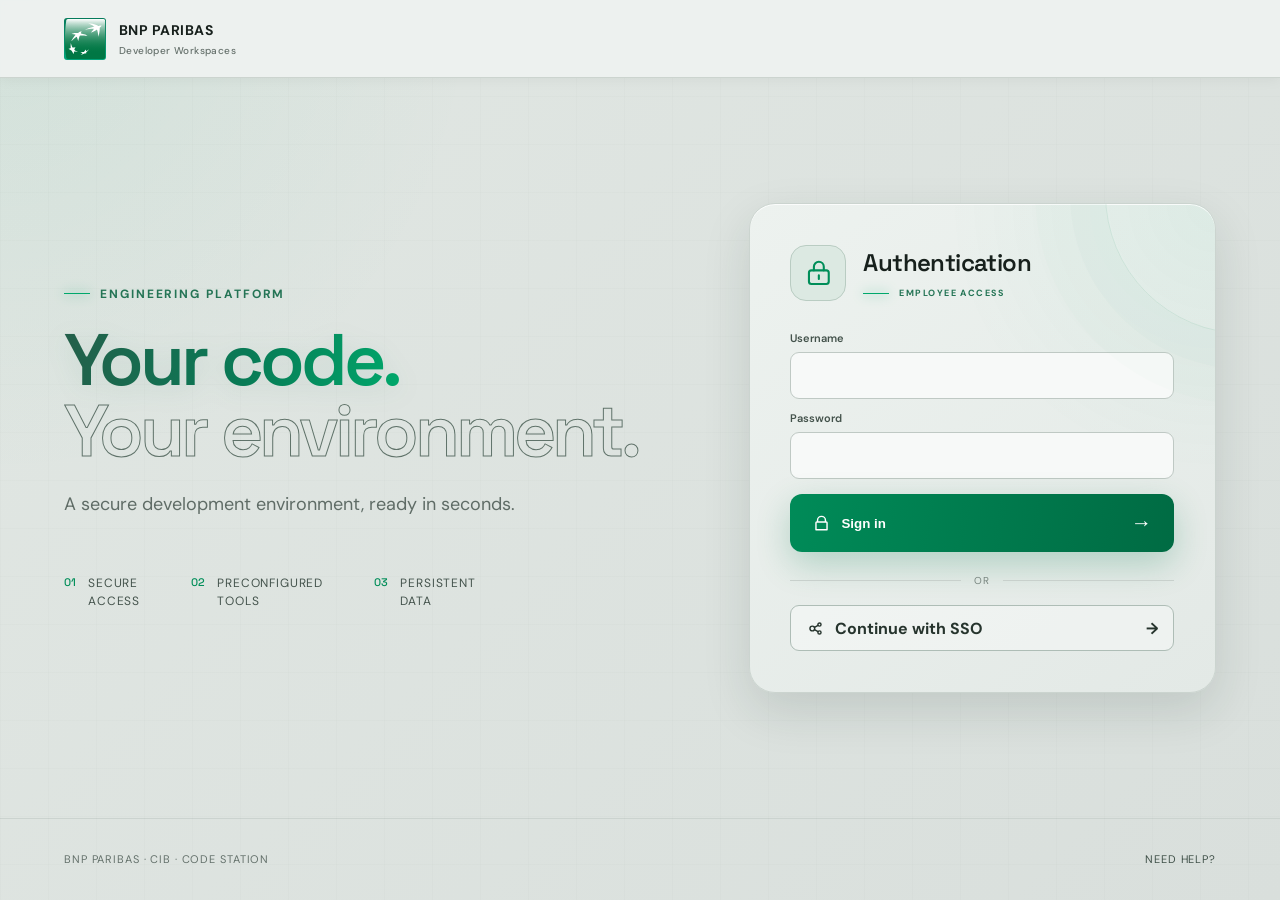
==== commit 6d4f4584: "Improve short-screen layouts and profile icons" ====
--- a/preview/login.html
+++ b/preview/login.html
@@ -7,7 +7,7 @@
 </head>
 <body class="auth-page">
   <nav class="nebula-nav"><a class="nebula-brand" href="#"><img class="brand-logo" src="../theme/static/bnp-paribas-logo.svg" alt=""><span class="brand-copy"><strong>BNP PARIBAS</strong><small>Developer Workspaces</small></span></a></nav>
-  <main class="auth-shell"><section class="auth-copy"><div class="eyebrow"><span></span> Engineering platform</div><h1><span class="headline-solid">Your code.</span><br><em>Your environment.</em></h1><p>A secure development environment, ready in seconds.</p><div class="feature-row"><div><strong>01</strong><span>Secure<br>access</span></div><div><strong>02</strong><span>Preconfigured<br>tools</span></div><div><strong>03</strong><span>Persistent<br>data</span></div></div></section><section class="auth-card-wrap"><div class="auth-card"><div class="card-orbit"></div><div class="auth-card-header"><div class="card-icon">›_</div><div><h2>Authentication</h2><div class="eyebrow compact"><span></span> Employee access</div></div></div><form class="ldap-form" action="index.html"><label for="username">Username</label><input id="username" name="username" autocomplete="username" required><label for="password">Password</label><input id="password" name="password" type="password" autocomplete="current-password" required><button class="primary-action auth-submit" type="submit"><span class="action-label"><svg viewBox="0 0 24 24" aria-hidden="true"><path d="M7 10V8a5 5 0 0 1 10 0v2m-11 0h12a1 1 0 0 1 1 1v9H5v-9a1 1 0 0 1 1-1Z"/></svg>Sign in</span><b>→</b></button></form><div class="auth-divider"><span>or</span></div><a class="secondary-action sso-action" href="index.html"><span class="action-label"><svg viewBox="0 0 24 24" aria-hidden="true"><circle cx="8" cy="12" r="3"/><circle cx="17" cy="7" r="2"/><circle cx="17" cy="17" r="2"/><path d="m10.7 10.7 4.5-2.6m-4.5 5.2 4.5 2.6"/></svg>Continue with SSO</span><b>→</b></a></div></section></main>
+  <main class="auth-shell"><section class="auth-copy"><div class="eyebrow"><span></span> Engineering platform</div><h1><span class="headline-solid">Your code.</span><br><em>Your environment.</em></h1><p>A secure development environment, ready in seconds.</p><div class="feature-row"><div><strong>01</strong><span>Secure<br>access</span></div><div><strong>02</strong><span>Preconfigured<br>tools</span></div><div><strong>03</strong><span>Persistent<br>data</span></div></div></section><section class="auth-card-wrap"><div class="auth-card"><div class="card-orbit"></div><div class="auth-card-header"><div class="card-icon"><svg viewBox="0 0 24 24" aria-hidden="true"><rect x="4" y="10" width="16" height="11" rx="2"/><path d="M8 10V7a4 4 0 0 1 8 0v3M12 14v3"/></svg></div><div><h2>Authentication</h2><div class="eyebrow compact"><span></span> Employee access</div></div></div><form class="ldap-form" action="index.html"><label for="username">Username</label><input id="username" name="username" autocomplete="username" required><label for="password">Password</label><input id="password" name="password" type="password" autocomplete="current-password" required><button class="primary-action auth-submit" type="submit"><span class="action-label"><svg viewBox="0 0 24 24" aria-hidden="true"><path d="M7 10V8a5 5 0 0 1 10 0v2m-11 0h12a1 1 0 0 1 1 1v9H5v-9a1 1 0 0 1 1-1Z"/></svg>Sign in</span><b>→</b></button></form><div class="auth-divider"><span>or</span></div><a class="secondary-action sso-action" href="index.html"><span class="action-label"><svg viewBox="0 0 24 24" aria-hidden="true"><circle cx="8" cy="12" r="3"/><circle cx="17" cy="7" r="2"/><circle cx="17" cy="17" r="2"/><path d="m10.7 10.7 4.5-2.6m-4.5 5.2 4.5 2.6"/></svg>Continue with SSO</span><b>→</b></a></div></section></main>
   <footer class="portal-footer"><span>BNP Paribas · CIB · Code Station</span><a href="#">Need help?</a></footer>
   <script src="../theme/static/auth.js"></script>
 </body>
--- a/theme/static/portal.css
+++ b/theme/static/portal.css
@@ -88,7 +88,7 @@
 .brand-mark i:nth-child(1) { left: 7px; top: 7px; }.brand-mark i:nth-child(2) { left: 17px; top: 12px; }.brand-mark i:nth-child(3) { right: 6px; top: 6px; }.brand-mark i:nth-child(4) { right: 7px; bottom: 5px; }
 .brand-copy { display: flex; flex-direction: column; line-height: 1; }.brand-copy strong { font: 700 14px "DM Sans"; letter-spacing: .035em; }.brand-copy small { margin-top: 5px; color: #9faea8; font: 500 10px "DM Sans"; letter-spacing: .04em; }
 .brand-logo { width: 42px; height: 42px; display: block; object-fit: contain; border-radius: 3px; }
-.nav-user { display: flex; align-items: center; gap: 11px; color: var(--muted); font-size: 14px; }.user-name { color: var(--ink); }.nav-link { margin-left: 12px; text-decoration: none; }.nav-link:hover { color: white; }
+.nav-user { display: flex; align-items: center; gap: 11px; color: var(--muted); font-size: 14px; }.user-name { color: var(--ink); }.nav-link { margin-left: 12px; text-decoration: none; }.nav-link:hover { color: white; }.nav-link-admin { color: var(--green-deep); font-weight: 700; }
 .status-dot { width: 8px; height: 8px; display: inline-block; border-radius: 50%; background: var(--lime); box-shadow: 0 0 0 5px rgba(201,245,100,.09), 0 0 15px rgba(201,245,100,.45); }
 .auth-shell { width: min(1220px, 90vw); min-height: calc(100vh - 160px); margin: auto; display: grid; grid-template-columns: 1.12fr .88fr; align-items: center; gap: 7vw; padding: 70px 0; }
 .eyebrow { color: #a8c4b9; display: flex; align-items: center; gap: 10px; font-size: 12px; font-weight: 700; letter-spacing: .16em; text-transform: uppercase; }.eyebrow span { display: inline-block; width: 26px; height: 1px; background: var(--green); box-shadow: 0 0 12px var(--green); }.eyebrow.compact { font-size: 10px; }
@@ -103,7 +103,7 @@
 .profile-grid { display: grid; grid-template-columns: repeat(3, 1fr); gap: 18px; margin-top: 48px; }.profile-card { min-height: 330px; position: relative; overflow: hidden; display: flex; flex-direction: column; align-items: flex-start; padding: 30px; border: 1px solid var(--line); border-radius: 20px; color: var(--ink); background: linear-gradient(145deg, rgba(27,28,42,.86), rgba(16,17,25,.8)); text-align: left; cursor: pointer; transition: transform .22s, border-color .22s, background .22s; }.profile-card:hover { transform: translateY(-5px); border-color: rgba(255,255,255,.25); }.profile-card.selected { border-color: var(--accent); background: linear-gradient(145deg, color-mix(in srgb, var(--accent) 10%, #1b1c2a), #101119 70%); box-shadow: 0 18px 65px color-mix(in srgb, var(--accent) 12%, transparent); }.tone-violet { --accent: var(--violet); }.tone-cyan { --accent: var(--cyan); }.tone-lime { --accent: var(--lime); }.profile-number { position: absolute; right: 25px; top: 22px; color: #5e6070; font: 500 12px "Space Grotesk"; }.selection-mark { position: absolute; right: 21px; bottom: 22px; display: grid; place-items: center; width: 25px; height: 25px; border: 1px solid #4e5060; border-radius: 50%; color: transparent; }.selected .selection-mark { color: #101119; background: var(--accent); border-color: var(--accent); }.profile-icon { display: grid; place-items: center; width: 57px; height: 57px; margin: 20px 0 32px; border: 1px solid color-mix(in srgb, var(--accent) 32%, transparent); border-radius: 15px; color: var(--accent); background: color-mix(in srgb, var(--accent) 8%, transparent); font: 600 21px monospace; }.profile-card > strong { font: 600 23px "Space Grotesk"; }.profile-description { min-height: 48px; margin: 10px 0 25px; color: var(--muted); font-size: 13px; line-height: 1.5; }.tag-list { display: flex; flex-wrap: wrap; gap: 7px; max-width: 88%; }.tag-list i { padding: 6px 9px; border: 1px solid var(--line); border-radius: 6px; color: #aaaebe; background: rgba(255,255,255,.025); font-style: normal; font-size: 10px; }
 .launch-bar { margin-top: 25px; padding: 18px 20px 18px 25px; display: flex; align-items: center; justify-content: space-between; border: 1px solid var(--line); border-radius: 16px; background: rgba(20,21,31,.72); }.launch-bar > div { display: grid; grid-template-columns: 20px auto; align-items: center; }.launch-bar .status-dot { grid-row: 1 / 3; }.launch-bar strong { font-size: 13px; }.launch-bar small { color: #777989; font-size: 11px; margin-top: 2px; }.launch-button { width: auto; min-width: 260px; margin: 0; }
 @media (max-width: 850px) { .auth-shell { grid-template-columns: 1fr; padding: 50px 0; }.auth-copy h1 { font-size: 52px; }.feature-row { margin-top: 35px; }.auth-card-wrap { max-width: 560px; width: 100%; }.profile-grid { grid-template-columns: 1fr; }.profile-card { min-height: 260px; }.launch-bar { align-items: stretch; gap: 18px; flex-direction: column; }.launch-button { width: 100%; }.nav-user .user-name { display: none; } }
-@media (max-width: 540px) { .nebula-nav { height: 68px; }.nebula-brand { font-size: 14px; }.auth-copy h1 { font-size: 42px; }.feature-row { gap: 16px; flex-wrap: wrap; }.portal-footer { padding: 0 20px; }.portal-footer span { display: none; }.profile-shell { width: 88vw; padding-top: 48px; } }
+@media (max-width: 540px) { .nebula-nav { height: 68px; }.nebula-brand { font-size: 14px; }.nav-user { gap: 8px; }.nav-link { margin-left: 4px; }.auth-copy h1 { font-size: 42px; }.feature-row { gap: 16px; flex-wrap: wrap; }.portal-footer { padding: 0 20px; }.portal-footer span { display: none; }.profile-shell { width: 88vw; padding-top: 48px; } }
 
 /* BNP Paribas visual identity */
 .auth-card { background: linear-gradient(145deg, rgba(24,40,34,.92), rgba(12,22,19,.86)); }
@@ -278,6 +278,216 @@
 }
 body.auth-page::before { opacity: .55; background-image: linear-gradient(rgba(25,45,36,.025) 1px, transparent 1px), linear-gradient(90deg, rgba(25,45,36,.025) 1px, transparent 1px); }
 .auth-page .nebula-nav { border-color: #ccd4cf; background: rgba(238,242,240,.96); box-shadow: 0 1px 14px rgba(20,35,29,.055); }
+
+/* JupyterHub administration */
+body:has(#react-admin-hook) {
+  padding-bottom: 38px;
+  background:
+    radial-gradient(circle at 8% 0, rgba(0, 168, 107, .08), transparent 32rem),
+    linear-gradient(135deg, #edf2ef, #e4ebe7);
+}
+body:has(#react-admin-hook)::before {
+  opacity: .45;
+  background-image: linear-gradient(rgba(25,45,36,.025) 1px, transparent 1px), linear-gradient(90deg, rgba(25,45,36,.025) 1px, transparent 1px);
+}
+body:has(#react-admin-hook) .nav-link-admin {
+  padding: 8px 12px;
+  border-radius: 8px;
+  color: #fff;
+  background: var(--green-deep);
+  box-shadow: 0 5px 16px rgba(0, 122, 77, .18);
+}
+body:has(#react-admin-hook) .nav-link-admin:hover { color: #fff; background: #006a43; }
+#react-admin-hook { position: relative; z-index: 1; padding: 54px 0 76px; }
+#react-admin-hook > .resets > .container { width: min(1180px, 92vw); max-width: none; margin: 0 auto; padding: 0; }
+#react-admin-hook .server-dashboard-container::before {
+  content: "Administration console";
+  display: block;
+  margin-bottom: 24px;
+  color: #17201c;
+  font: 600 clamp(30px, 4vw, 46px)/1.08 "Space Grotesk";
+  letter-spacing: -.04em;
+}
+#react-admin-hook .server-dashboard-container { position: relative; }
+#react-admin-hook .server-dashboard-container > .row {
+  margin: 0 0 18px;
+  padding: 16px;
+  border: 1px solid #d2dad6;
+  border-radius: 14px;
+  background: rgba(248, 250, 249, .9);
+  box-shadow: 0 10px 28px rgba(26, 45, 36, .07);
+}
+#react-admin-hook .form-control {
+  min-height: 44px;
+  border-color: #cbd5d0;
+  border-radius: 9px;
+  color: #17201c;
+  background-color: #fff;
+  box-shadow: none;
+}
+#react-admin-hook .form-control:focus { border-color: var(--green); box-shadow: 0 0 0 3px rgba(0, 168, 107, .11); }
+#react-admin-hook .form-check-input:checked { border-color: var(--green-deep); background-color: var(--green-deep); }
+#react-admin-hook .form-check-label { color: #53605a; font-size: 13px; }
+#react-admin-hook .btn {
+  min-height: 32px;
+  padding: 5px 10px;
+  border-radius: 7px;
+  font-size: 12px;
+  font-weight: 700;
+  box-shadow: none;
+}
+#react-admin-hook .btn-primary,
+#react-admin-hook .btn-success { border-color: var(--green-deep); color: #fff; background: var(--green-deep); }
+#react-admin-hook .btn-primary:hover,
+#react-admin-hook .btn-success:hover { border-color: #006a43; color: #fff; background: #006a43; }
+#react-admin-hook .btn-light { border-color: #ccd6d1; color: #34433c; background: #f8faf9; }
+#react-admin-hook .btn-light:hover { border-color: #8fa098; color: #17201c; background: #fff; }
+#react-admin-hook .btn-danger { border-color: #b83a42; color: #fff; background: #b83a42; }
+#react-admin-hook .server-dashboard-container > .table {
+  margin: 0;
+  overflow: hidden;
+  border: 1px solid #d2dad6;
+  border-radius: 14px;
+  color: #26342d;
+  background: #f9fbfa;
+  box-shadow: 0 14px 36px rgba(26, 45, 36, .09);
+}
+#react-admin-hook .server-dashboard-container > .table > :not(caption) > * > * { padding: 14px 13px; border-color: #e0e6e3; vertical-align: middle; }
+#react-admin-hook .admin-table-head th { border-bottom: 1px solid #cbd6d1; color: #3f5148; background: #eef3f0; font-size: 11px; letter-spacing: .08em; text-transform: uppercase; }
+#react-admin-hook .noborder { background: #f5f8f6; }
+#react-admin-hook .user-row { background: #fff; transition: background .16s; }
+#react-admin-hook .user-row:hover { background: #f2faf6; }
+#react-admin-hook .user-row > td:first-child { font-weight: 700; }
+#react-admin-hook [data-testid="admin-collapse-button"] {
+  width: 26px;
+  min-width: 26px;
+  height: 26px;
+  min-height: 26px;
+  margin-right: 7px;
+  padding: 0;
+  border-radius: 7px;
+  vertical-align: middle;
+  font-size: 11px;
+}
+#react-admin-hook [data-testid="admin-collapse-button"][aria-expanded="true"] { border-color: #53635b; background: #53635b; }
+#react-admin-hook .admin-header-buttons { text-align: right; }
+#react-admin-hook .admin-header-buttons .btn { margin-left: 8px; }
+#react-admin-hook .actions { display: flex; flex-wrap: wrap; gap: 7px; }
+#react-admin-hook #admin-card-group.show {
+  display: grid;
+  grid-template-columns: repeat(2, minmax(0, 1fr));
+  gap: 14px;
+  padding: 16px;
+  background: #f3f7f5;
+}
+#react-admin-hook #admin-card-group > .card {
+  width: auto !important;
+  margin: 0 !important;
+  padding: 0 !important;
+  overflow: hidden;
+  border: 1px solid #ced9d3;
+  border-radius: 12px;
+  background: #fff;
+  box-shadow: 0 8px 22px rgba(26, 45, 36, .07);
+}
+#react-admin-hook #admin-card-group .card-title {
+  margin: 0;
+  padding: 13px 15px;
+  border-bottom: 1px solid #d8e1dc;
+  color: #183027;
+  background: linear-gradient(100deg, #e4f3eb, #f4f8f6);
+  font: 700 14px "Space Grotesk";
+  letter-spacing: .02em;
+}
+#react-admin-hook #admin-card-group > .card > .table {
+  --bs-table-border-color: #e3e9e6;
+  --bs-table-striped-bg: #f8faf9;
+  width: 100%;
+  margin: 0 !important;
+  border: 0;
+  color: #425149;
+  font-size: 12px;
+}
+#react-admin-hook #admin-card-group > .card > .table > tbody > tr > th,
+#react-admin-hook #admin-card-group > .card > .table > tbody > tr > td {
+  padding: 8px 11px !important;
+  border-color: #e3e9e6;
+  vertical-align: top;
+}
+#react-admin-hook #admin-card-group > .card > .table > tbody > tr > th {
+  width: 40%;
+  color: #52635b;
+  background: #f6f8f7;
+  font: 600 11px/1.45 "DM Sans";
+  overflow-wrap: anywhere;
+}
+#react-admin-hook #admin-card-group > .card > .table > tbody > tr > td {
+  color: #23332b;
+  background: #fff;
+  white-space: normal !important;
+  overflow-wrap: anywhere;
+}
+#react-admin-hook #admin-card-group > .card > .table > tbody > tr:nth-child(even) > td { background: #fafcfb; }
+#react-admin-hook #admin-card-group td > .table:has(tbody:empty) { display: none; }
+#react-admin-hook .server-dashboard-row-list-item {
+  display: inline-flex;
+  margin: 1px 5px 1px 0;
+  padding: 3px 7px;
+  border-radius: 999px;
+  color: #006b43;
+  background: #dcf1e6;
+  font-size: 10px;
+  font-weight: 700;
+}
+#react-admin-hook .pagination-footer {
+  margin-top: 18px;
+  padding: 14px 16px;
+  display: flex;
+  align-items: center;
+  gap: 9px;
+  border: 1px solid #d2dad6;
+  border-radius: 12px;
+  color: #68736e;
+  background: rgba(248, 250, 249, .9);
+}
+#react-admin-hook .pagination-footer p { margin: 0 auto 0 0; }
+#react-admin-hook .pagination-footer .form-control { width: 78px !important; min-height: 38px; }
+#react-admin-hook .card { border-color: #d2dad6; border-radius: 12px; box-shadow: 0 8px 24px rgba(26,45,36,.07); }
+#react-admin-hook .card-title { color: #17201c; font-family: "Space Grotesk"; }
+#react-admin-hook + .version_footer,
+.version_footer { border-top: 1px solid #d2dad6; color: #7a8781; background: rgba(248,250,249,.72) !important; }
+body:has(#react-admin-hook) > .version_footer {
+  position: fixed;
+  z-index: 20;
+  right: 0;
+  bottom: 0;
+  left: 0;
+  min-height: 38px;
+  display: flex;
+  align-items: center;
+  backdrop-filter: blur(14px);
+  box-shadow: 0 -5px 18px rgba(26, 45, 36, .05);
+}
+@media (max-width: 760px) {
+  #react-admin-hook { padding-top: 36px; }
+  #react-admin-hook > .resets > .container { width: 92vw; }
+  #react-admin-hook .server-dashboard-container { overflow-x: auto; }
+  #react-admin-hook .server-dashboard-container > .row {
+    position: sticky;
+    left: 0;
+    width: 92vw;
+    max-width: 92vw;
+  }
+  #react-admin-hook .server-dashboard-container > .table { min-width: 860px; }
+  #react-admin-hook #admin-card-group.show { grid-template-columns: 1fr; }
+  #react-admin-hook .pagination-footer {
+    position: sticky;
+    left: 0;
+    width: 92vw;
+    flex-wrap: wrap;
+  }
+  #react-admin-hook .pagination-footer p { flex: 1 0 100%; }
+}
 .auth-page .brand-copy strong { color: #17201c; }.auth-page .brand-copy small { color: #66716c; }
 .auth-page .auth-copy .eyebrow { color: #247455; }
 .auth-page .auth-copy h1 { color: #245f4a; }
@@ -301,6 +511,12 @@
 }
 .auth-page .card-orbit { border-color: rgba(0,142,89,.1); box-shadow: 0 0 0 35px rgba(0,142,89,.018), 0 0 0 70px rgba(0,142,89,.01); }
 .auth-page .card-icon { color: #008e59; border-color: #b9ccc2; background: #dce9e2; }
+.card-icon svg, .row-icon svg, .detail-icon svg, .row-arrow svg, .detail-note > span svg { width: 55%; height: 55%; fill: none; stroke: currentColor; stroke-width: 1.7; stroke-linecap: round; stroke-linejoin: round; }
+.row-icon svg { width: 25px; height: 25px; }
+.detail-icon svg { width: 31px; height: 31px; }
+.row-arrow { display: grid; place-items: center; }
+.row-arrow svg { width: 15px; height: 15px; }
+.detail-note > span svg { width: 15px; height: 15px; stroke-width: 2.4; }
 .auth-page .auth-card-header { position: relative; z-index: 1; display: flex; align-items: center; gap: 17px; }
 .auth-page .auth-card-header .card-icon { flex: 0 0 56px; margin: 0; }
 .auth-page .auth-card-header h2 { margin: 0 0 9px; color: #17201c; font: 600 24px "Space Grotesk"; letter-spacing: -.025em; }
@@ -360,6 +576,50 @@
   .detail-note { left: 24px; right: 24px; }
   .launch-bar { padding: 17px; }
   .launch-button { min-width: 0; }
+}
+
+/* Keep the complete login and profile flows visible on short laptop screens. */
+@media (min-width: 851px) and (max-height: 780px) {
+  .nebula-nav { height: 58px; }
+  .brand-logo { width: 36px; height: 36px; }
+  .portal-footer { height: 46px; }
+  .auth-shell { min-height: calc(100dvh - 104px); padding: 18px 0; gap: 4vw; }
+  .auth-copy h1 { margin: 13px 0; font-size: clamp(40px, 5.2vw, 62px); }
+  .auth-copy > p { margin: 0; font-size: 15px; line-height: 1.5; }
+  .feature-row { margin-top: 24px; }
+  .auth-card { padding: 25px 30px; }
+  .auth-page .auth-card > .ldap-form { margin-top: 16px; }
+  .auth-page .ldap-form input { height: 40px; }
+  .auth-divider { margin: 14px 0 12px; }
+  .secondary-action { min-height: 42px; }
+  .profile-shell { width: min(1120px, 92vw); padding: 18px 0 16px; }
+  .profile-picker { margin-top: 14px; gap: 16px; }
+  .profile-list { gap: 6px; }
+  .profile-row { min-height: 52px; padding: 5px 12px; grid-template-columns: 39px 1fr 28px 16px; }
+  .row-icon { width: 37px; height: 37px; }
+  .profile-detail { min-height: 284px; padding: 22px 28px; }
+  .detail-heading { margin-top: 18px; }
+  .detail-heading .detail-icon { width: 46px; height: 46px; flex-basis: 46px; }
+  .detail-category { margin-top: 0; }
+  .profile-detail h2 { font-size: 25px; }
+  .detail-description { margin: 8px 0 14px; }
+  .profile-detail .detail-tags { left: 28px; right: 28px; bottom: 72px; }
+  .detail-tags span { padding: 5px 8px; }
+  .detail-note { left: 28px; right: 28px; bottom: 18px; padding-top: 11px; }
+  .profile-picker + .launch-bar { min-height: 58px; margin-top: 12px; padding: 10px 16px; }
+  .launch-button { min-height: 42px; }
+}
+
+@media (min-width: 851px) and (max-height: 620px) {
+  .auth-copy .feature-row { display: none; }
+  .auth-card { padding: 19px 26px; }
+  .auth-page .auth-card > .ldap-form { margin-top: 10px; }
+  .auth-page .auth-card-header .card-icon { width: 46px; height: 46px; flex-basis: 46px; }
+  .auth-page .auth-card-header h2 { font-size: 21px; }
+  .auth-divider { margin: 10px 0 8px; }
+  .portal-footer { height: 38px; }
+  .auth-shell { min-height: calc(100dvh - 96px); padding: 10px 0; }
+  .profile-shell { padding-top: 10px; }
 }
 .profile-page .launch-bar small { color: #75807b; }
 .launch-bar { background: rgba(25,28,29,.9); }
